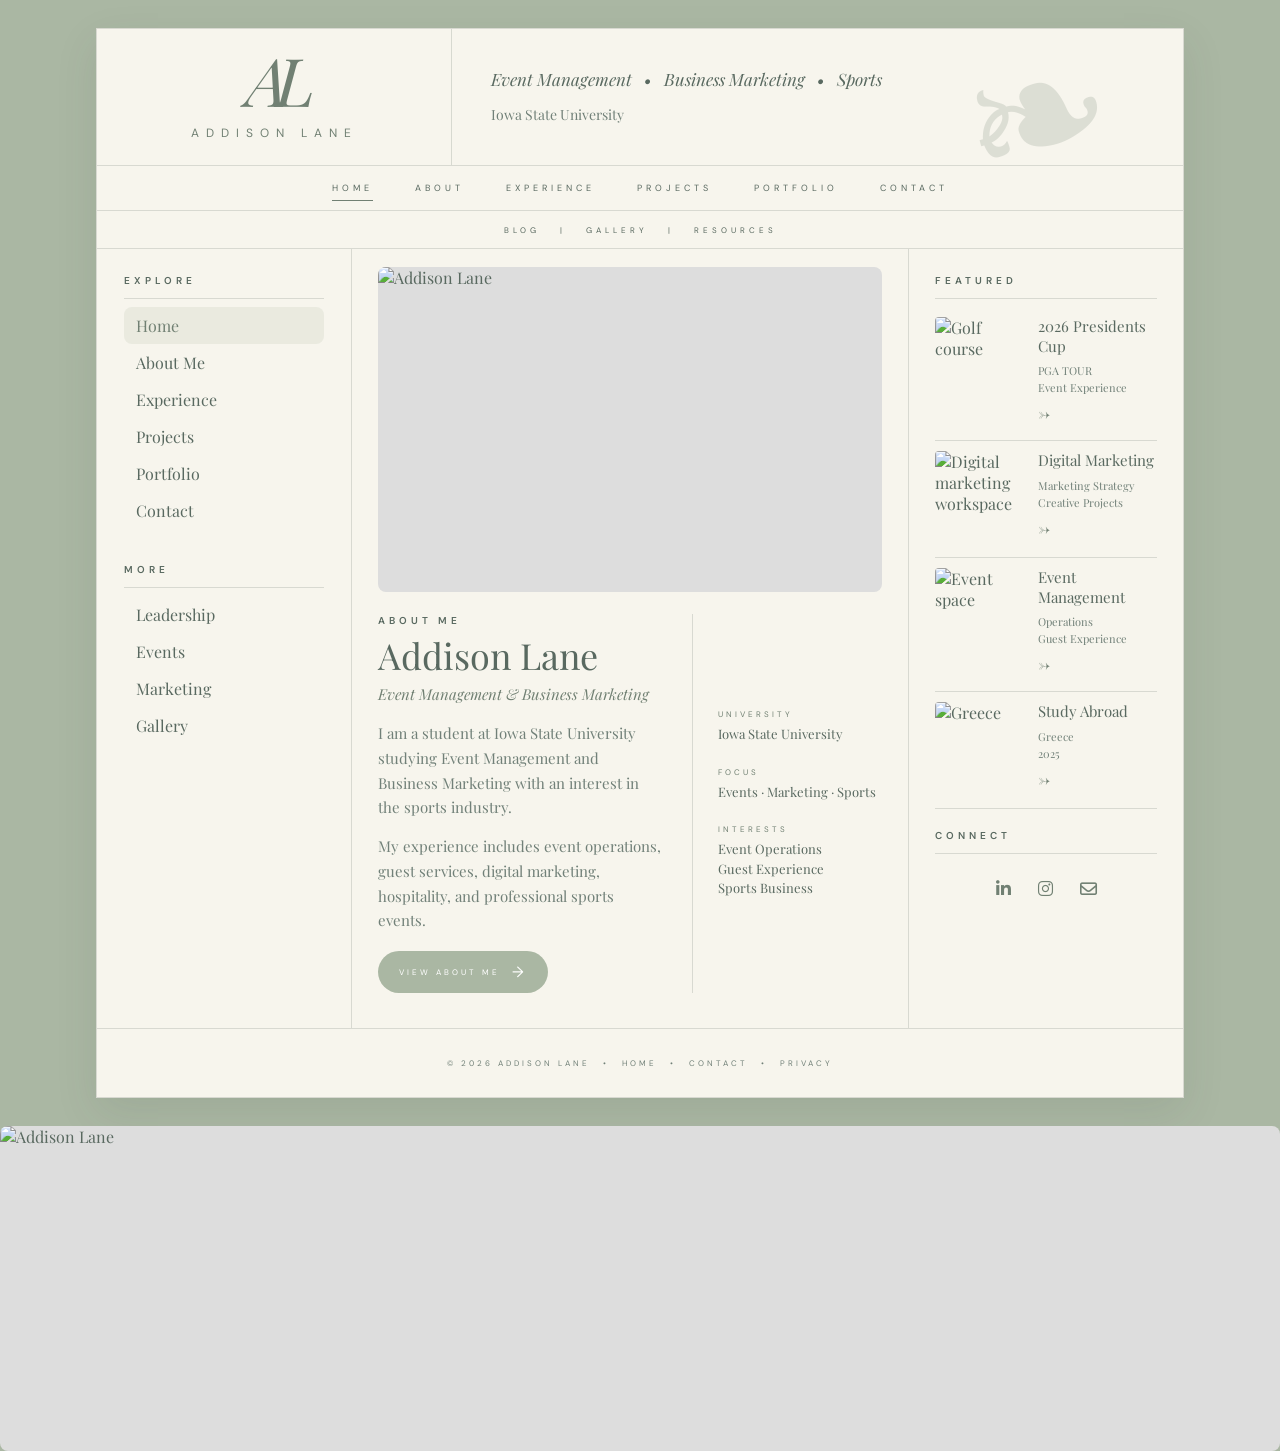
==== index.html @ a2665940 "Update index.html" ====
<!DOCTYPE html>
<html lang="en">
<head>
    <meta charset="UTF-8">
    <meta name="viewport" content="width=device-width, initial-scale=1.0">

    <title>Addison Lane | Event Management & Marketing</title>

    <!-- Fonts -->
    <link rel="preconnect" href="https://fonts.googleapis.com">
    <link rel="preconnect" href="https://fonts.gstatic.com" crossorigin>

    <link href="https://fonts.googleapis.com/css2?family=DM+Sans:wght@400;500;600&family=Playfair+Display:ital,wght@0,400;0,500;1,400;1,500&display=swap" rel="stylesheet">

    <!-- Icons -->
    <link rel="stylesheet"
          href="https://cdnjs.cloudflare.com/ajax/libs/font-awesome/6.5.2/css/all.min.css">

    <!-- CSS -->
    <link rel="stylesheet" href="style.css">
</head>

<body>

<div class="site-background">

    <div class="website">

        <!-- ================= HEADER ================= -->

        <header class="site-header">

            <!-- LOGO -->

            <div class="logo-area">

                <a href="index.html" class="logo">

                    <div class="logo-monogram">
                        AL
                    </div>

                    <div class="logo-name">
                        ADDISON LANE
                    </div>

                </a>

            </div>


            <!-- PROFESSIONAL INTRO -->

            <div class="header-intro">

                <div class="header-top-line">

                    <span>Event Management</span>

                    <span>•</span>

                    <span>Business Marketing</span>

                    <span>•</span>

                    <span>Sports</span>

                </div>

                <p>
                    Iowa State University
                </p>

            </div>


            <!-- SIMPLE DECORATION -->

            <div class="header-decoration">

                <div class="leaf-decoration">
                    ❧
                </div>

            </div>

        </header>


        <!-- ================= PRIMARY NAV ================= -->

        <nav class="main-navigation">

            <a href="index.html" class="nav-link active">
                HOME
            </a>

            <a href="about.html" class="nav-link">
                ABOUT
            </a>

            <a href="experience.html" class="nav-link">
                EXPERIENCE
            </a>

            <a href="projects.html" class="nav-link">
                PROJECTS
            </a>

            <a href="portfolio.html" class="nav-link">
                PORTFOLIO
            </a>

            <a href="contact.html" class="nav-link">
                CONTACT
            </a>

        </nav>


        <!-- ================= SECONDARY NAV ================= -->

        <div class="secondary-navigation">

            <a href="blog.html">BLOG</a>

            <span>|</span>

            <a href="gallery.html">GALLERY</a>

            <span>|</span>

            <a href="resources.html">RESOURCES</a>

        </div>


        <!-- ================= PAGE ================= -->

        <main class="page-layout">


            <!-- ================= LEFT SIDEBAR ================= -->

            <aside class="left-sidebar">

                <div class="sidebar-section">

                    <h3>EXPLORE</h3>

                    <a href="index.html"
                       class="side-link active">
                        Home
                    </a>

                    <a href="about.html"
                       class="side-link">
                        About Me
                    </a>

                    <a href="experience.html"
                       class="side-link">
                        Experience
                    </a>

                    <a href="projects.html"
                       class="side-link">
                        Projects
                    </a>

                    <a href="portfolio.html"
                       class="side-link">
                        Portfolio
                    </a>

                    <a href="contact.html"
                       class="side-link">
                        Contact
                    </a>

                </div>


                <div class="sidebar-section more-section">

                    <h3>MORE</h3>

                    <a href="leadership.html"
                       class="side-link">
                        Leadership
                    </a>

                    <a href="events.html"
                       class="side-link">
                        Events
                    </a>

                    <a href="marketing.html"
                       class="side-link">
                        Marketing
                    </a>

                    <a href="gallery.html"
                       class="side-link">
                        Gallery
                    </a>

                </div>

            </aside>


            <!-- ================= CENTER ================= -->

            <section class="main-content">


                <!-- HERO IMAGE -->

                <div class="hero-container">

                    <img
                        src="images/addison-photo.jpg"
                        alt="Addison Lane"
                        class="hero-image"
                    >

                </div>


                <!-- INTRODUCTION -->

                <section class="welcome-section">

                    <div class="welcome-text">

                        <div class="eyebrow">
                            ABOUT ME
                        </div>

                        <h1>
                            Addison Lane
                        </h1>

                        <p class="intro-line">
                            Event Management & Business Marketing
                        </p>

                        <p>
                            I am a student at Iowa State University studying
                            Event Management and Business Marketing with an
                            interest in the sports industry.
                        </p>

                        <p>
                            My experience includes event operations, guest
                            services, digital marketing, hospitality, and
                            professional sports events.
                        </p>

                        <a href="about.html"
                           class="primary-button">

                            VIEW ABOUT ME

                            <span>→</span>

                        </a>

                    </div>


                    <!-- PROFESSIONAL INFO -->

                    <div class="welcome-decoration">

                        <div class="info-block">

                            <span class="info-label">
                                UNIVERSITY
                            </span>

                            <strong>
                                Iowa State University
                            </strong>

                        </div>


                        <div class="info-block">

                            <span class="info-label">
                                FOCUS
                            </span>

                            <strong>
                                Events · Marketing · Sports
                            </strong>

                        </div>


                        <div class="info-block">

                            <span class="info-label">
                                INTERESTS
                            </span>

                            <strong>
                                Event Operations<br>
                                Guest Experience<br>
                                Sports Business
                            </strong>

                        </div>

                    </div>

                </section>

            </section>


            <!-- ================= RIGHT SIDEBAR ================= -->

            <aside class="right-sidebar">

                <div class="featured-heading">
                    FEATURED
                </div>


                <!-- PRESIDENTS CUP -->

                <a href="experience.html#presidents-cup"
                   class="featured-item">

                    <img
                        src="https://images.unsplash.com/photo-1587174486073-ae5e2cec9f7a?auto=format&fit=crop&w=400&q=80"
                        alt="Golf course"
                    >

                    <div class="featured-text">

                        <h4>
                            2026 Presidents Cup
                        </h4>

                        <p>
                            PGA TOUR<br>
                            Event Experience
                        </p>

                        <span class="arrow">
                            →
                        </span>

                    </div>

                </a>


                <!-- DIGITAL MARKETING -->

                <a href="marketing.html"
                   class="featured-item">

                    <img
                        src="https://images.unsplash.com/photo-1499750310107-5fef28a66643?auto=format&fit=crop&w=400&q=80"
                        alt="Digital marketing workspace"
                    >

                    <div class="featured-text">

                        <h4>
                            Digital Marketing
                        </h4>

                        <p>
                            Marketing Strategy<br>
                            Creative Projects
                        </p>

                        <span class="arrow">
                            →
                        </span>

                    </div>

                </a>


                <!-- EVENTS -->

                <a href="events.html"
                   class="featured-item">

                    <img
                        src="https://images.unsplash.com/photo-1519167758481-83f550bb49b3?auto=format&fit=crop&w=400&q=80"
                        alt="Event space"
                    >

                    <div class="featured-text">

                        <h4>
                            Event Management
                        </h4>

                        <p>
                            Operations<br>
                            Guest Experience
                        </p>

                        <span class="arrow">
                            →
                        </span>

                    </div>

                </a>


                <!-- STUDY ABROAD -->

                <a href="gallery.html"
                   class="featured-item">

                    <img
                        src="https://images.unsplash.com/photo-1570077188670-e3a8d69ac5ff?auto=format&fit=crop&w=400&q=80"
                        alt="Greece"
                    >

                    <div class="featured-text">

                        <h4>
                            Study Abroad
                        </h4>

                        <p>
                            Greece<br>
                            2025
                        </p>

                        <span class="arrow">
                            →
                        </span>

                    </div>

                </a>


                <!-- CONNECT -->

                <div class="connect-section">

                    <div class="featured-heading">
                        CONNECT
                    </div>

                    <div class="social-links">

                        <a
                            href="https://www.linkedin.com/"
                            target="_blank"
                            aria-label="LinkedIn">

                            <i class="fa-brands fa-linkedin-in"></i>

                        </a>

                        <a
                            href="https://www.instagram.com/"
                            target="_blank"
                            aria-label="Instagram">

                            <i class="fa-brands fa-instagram"></i>

                        </a>

                        <a
                            href="mailto:your-email@example.com"
                            aria-label="Email">

                            <i class="fa-regular fa-envelope"></i>

                        </a>

                    </div>

                </div>

            </aside>

        </main>


        <!-- ================= FOOTER ================= -->

        <footer class="site-footer">

            <span>
                © 2026 ADDISON LANE
            </span>

            <span>•</span>

            <a href="index.html">
                HOME
            </a>

            <span>•</span>

            <a href="contact.html">
                CONTACT
            </a>

            <span>•</span>

            <a href="privacy.html">
                PRIVACY
            </a>

        </footer>

    </div>

</div>


<script src="script.js"></script>

</body>
</html>
<div class="hero-container">
    <img 
        src="images/addison-photo.jpg" 
        alt="Addison Lane"
        class="hero-image"
    >
</div>
---- style.css ----
:root {

    --sage: #aab7a3;
    --sage-dark: #718073;
    --cream: #f7f5ed;

    --text: #596960;
    --text-light: #718078;

    --border: rgba(89, 105, 96, 0.20);

    --serif: "Playfair Display", Georgia, serif;
    --sans: "DM Sans", Arial, sans-serif;
}


/* ================= RESET ================= */

* {
    margin: 0;
    padding: 0;
    box-sizing: border-box;
}

html {
    scroll-behavior: smooth;
}

body {
    min-height: 100vh;
    background: var(--sage);
    color: var(--text);
    font-family: var(--serif);
}

a {
    text-decoration: none;
    color: inherit;
}

img {
    max-width: 100%;
    display: block;
}


/* ================= OUTER BACKGROUND ================= */

.site-background {

    min-height: 100vh;

    padding: 28px 7.5%;

    background: var(--sage);
}


/* ================= WEBSITE ================= */

.website {

    max-width: 1320px;

    margin: auto;

    background: var(--cream);

    border: 1px solid var(--border);

    box-shadow:
        0 15px 40px rgba(50, 65, 55, 0.10);

    overflow: hidden;
}


/* ================= HEADER ================= */

.site-header {

    min-height: 137px;

    display: grid;

    grid-template-columns:
        355px
        1fr
        260px;

    border-bottom: 1px solid var(--border);
}


/* ================= LOGO ================= */

.logo-area {

    display: flex;

    justify-content: center;

    align-items: center;

    border-right: 1px solid var(--border);
}

.logo {

    display: flex;

    flex-direction: column;

    align-items: center;

    color: var(--sage-dark);
}

.logo-monogram {

    font-family: var(--serif);

    font-size: 67px;

    font-style: italic;

    font-weight: 400;

    letter-spacing: -12px;

    line-height: 0.8;
}

.logo-name {

    margin-top: 19px;

    font-family: var(--sans);

    font-size: 12px;

    letter-spacing: 7px;
}


/* ================= HEADER TEXT ================= */

.header-intro {

    padding: 39px;
}

.header-top-line {

    display: flex;

    align-items: center;

    gap: 12px;

    font-family: var(--serif);

    font-size: 17px;

    font-style: italic;
}

.header-intro p {

    margin-top: 15px;

    font-size: 14px;

    color: var(--text-light);
}


/* ================= HEADER DECOR ================= */

.header-decoration {

    position: relative;

    overflow: hidden;
}

.leaf-decoration {

    position: absolute;

    left: 35px;

    top: -45px;

    font-size: 180px;

    color: rgba(113,128,115,0.20);

    transform: rotate(-15deg);
}


/* ================= PRIMARY NAV ================= */

.main-navigation {

    height: 45px;

    display: flex;

    justify-content: center;

    align-items: center;

    gap: 42px;

    border-bottom: 1px solid var(--border);

    font-family: var(--sans);

    font-size: 9px;

    letter-spacing: 4px;
}

.nav-link {

    position: relative;

    padding: 15px 0;
}

.nav-link::after {

    content: "";

    position: absolute;

    left: 0;

    right: 0;

    bottom: 8px;

    height: 1px;

    background: var(--sage-dark);

    transform: scaleX(0);

    transition: transform .25s ease;
}

.nav-link:hover::after,
.nav-link.active::after {

    transform: scaleX(1);
}


/* ================= SECONDARY NAV ================= */

.secondary-navigation {

    height: 38px;

    display: flex;

    align-items: center;

    justify-content: center;

    gap: 20px;

    border-bottom: 1px solid var(--border);

    font-family: var(--sans);

    font-size: 8px;

    letter-spacing: 4px;
}


/* ================= PAGE GRID ================= */

.page-layout {

    display: grid;

    grid-template-columns:
        255px
        minmax(0, 1fr)
        275px;
}


/* ================= LEFT SIDEBAR ================= */

.left-sidebar {

    min-height: 675px;

    padding: 25px 27px;

    border-right: 1px solid var(--border);
}

.sidebar-section {

    margin-bottom: 34px;
}

.sidebar-section h3,
.featured-heading {

    padding-bottom: 11px;

    margin-bottom: 8px;

    border-bottom: 1px solid var(--border);

    font-family: var(--sans);

    font-size: 10px;

    letter-spacing: 4px;

    font-weight: 600;
}

.side-link {

    display: block;

    padding: 8px 12px;

    font-size: 16px;

    border-radius: 8px;

    transition: .2s ease;
}

.side-link:hover {

    background: rgba(170,183,163,.12);

    transform: translateX(3px);
}

.side-link.active {

    background: rgba(170,183,163,.18);

    color: var(--sage-dark);
}


/* ================= CENTER ================= */

.main-content {

    padding: 18px 26px 35px;
}


/* ================= YOUR PHOTO ================= */

.hero-container {

    width: 100%;

    height: 325px;

    overflow: hidden;

    border-radius: 8px;

    background: #ddd;
}

.hero-image {

    width: 100%;

    height: 100%;

    object-fit: cover;

    object-position: center 45%;

    transition: transform .6s ease;
}

.hero-container:hover .hero-image {

    transform: scale(1.015);
}


/* ================= INTRO ================= */

.welcome-section {

    display: grid;

    grid-template-columns: 1fr 190px;

    gap: 30px;

    padding-top: 22px;
}

.eyebrow {

    margin-bottom: 8px;

    font-family: var(--sans);

    font-size: 10px;

    letter-spacing: 4px;

    font-weight: 600;
}

.welcome-text h1 {

    font-family: var(--serif);

    font-size: 36px;

    font-weight: 400;

    line-height: 1.15;
}

.intro-line {

    margin-top: 6px !important;

    font-style: italic;

    color: var(--sage-dark) !important;
}

.welcome-text p {

    max-width: 600px;

    margin-top: 14px;

    font-size: 15px;

    line-height: 1.65;

    color: var(--text-light);
}


/* ================= BUTTON ================= */

.primary-button {

    display: inline-flex;

    align-items: center;

    gap: 12px;

    margin-top: 18px;

    padding: 11px 21px;

    border-radius: 25px;

    background: var(--sage);

    color: white;

    font-family: var(--sans);

    font-size: 8px;

    letter-spacing: 3px;

    transition: .25s ease;
}

.primary-button:hover {

    background: var(--sage-dark);

    transform: translateY(-2px);
}

.primary-button span {

    font-size: 15px;
}


/* ================= PROFESSIONAL INFO ================= */

.welcome-decoration {

    border-left: 1px solid var(--border);

    padding-left: 25px;

    display: flex;

    flex-direction: column;

    justify-content: center;

    gap: 23px;
}

.info-block {

    display: flex;

    flex-direction: column;

    gap: 5px;
}

.info-label {

    font-family: var(--sans);

    font-size: 8px;

    letter-spacing: 3px;

    color: var(--sage-dark);
}

.info-block strong {

    font-family: var(--serif);

    font-size: 13px;

    line-height: 1.5;

    font-weight: 400;
}


/* ================= RIGHT SIDEBAR ================= */

.right-sidebar {

    min-height: 675px;

    padding: 25px 26px;

    border-left: 1px solid var(--border);
}


/* ================= FEATURED ================= */

.featured-item {

    display: grid;

    grid-template-columns: 86px 1fr;

    gap: 17px;

    padding: 10px 0 15px;

    border-bottom: 1px solid var(--border);

    transition: .2s ease;
}

.featured-item:hover {

    transform: translateX(3px);
}

.featured-item img {

    width: 86px;

    height: 91px;

    object-fit: cover;

    border-radius: 4px;
}

.featured-text h4 {

    font-family: var(--serif);

    font-size: 15px;

    font-weight: 400;

    line-height: 1.3;
}

.featured-text p {

    margin-top: 6px;

    font-size: 11px;

    line-height: 1.55;

    color: var(--text-light);
}

.arrow {

    display: block;

    margin-top: 5px;

    font-size: 18px;

    color: var(--sage-dark);
}


/* ================= SOCIAL ================= */

.connect-section {

    margin-top: 20px;
}

.social-links {

    display: flex;

    justify-content: center;

    gap: 27px;

    padding-top: 15px;
}

.social-links a {

    font-size: 17px;

    color: var(--sage-dark);

    transition: .2s ease;
}

.social-links a:hover {

    transform: translateY(-3px);
}


/* ================= FOOTER ================= */

.site-footer {

    min-height: 69px;

    display: flex;

    align-items: center;

    justify-content: center;

    gap: 13px;

    border-top: 1px solid var(--border);

    font-family: var(--sans);

    font-size: 8px;

    letter-spacing: 3px;

    color: var(--text-light);
}

.site-footer a:hover {

    color: var(--sage-dark);
}


/* ================= TABLET ================= */

@media (max-width: 1050px) {

    .site-background {

        padding: 20px 4%;
    }

    .site-header {

        grid-template-columns:
            280px
            1fr
            180px;
    }

    .page-layout {

        grid-template-columns:
            210px
            minmax(0,1fr)
            225px;
    }

    .main-navigation {

        gap: 24px;
    }
}


/* ================= MOBILE ================= */

@media (max-width: 800px) {

    .site-background {

        padding: 0;
    }

    .website {

        border: none;

        box-shadow: none;
    }

    .site-header {

        grid-template-columns: 1fr;
    }

    .logo-area {

        min-height: 130px;

        border-right: none;

        border-bottom: 1px solid var(--border);
    }

    .header-intro {

        padding: 25px 15px;

        text-align: center;
    }

    .header-top-line {

        justify-content: center;

        flex-wrap: wrap;

        font-size: 14px;
    }

    .header-decoration {

        display: none;
    }

    .main-navigation {

        height: auto;

        padding: 10px;

        display: grid;

        grid-template-columns: repeat(3,1fr);

        gap: 0;

        text-align: center;
    }

    .nav-link {

        font-size: 8px;

        letter-spacing: 2px;
    }

    .page-layout {

        grid-template-columns: 1fr;
    }

    .left-sidebar {

        display: none;
    }

    .right-sidebar {

        border-left: none;

        border-top: 1px solid var(--border);

        min-height: auto;
    }

    .main-content {

        padding: 15px;
    }

    .hero-container {

        height: 350px;
    }

    .welcome-section {

        grid-template-columns: 1fr;

    }

    .welcome-decoration {

        border-left: none;

        border-top: 1px solid var(--border);

        padding: 20px 0;
    }
}


/* ================= SMALL PHONE ================= */

@media (max-width: 480px) {

    .hero-container {a6974e4f-5170-40c4-8c1b-d4fd4ae8ac3b

        height: 320px;
    }

    .welcome-text h1 {

        font-size: 29px;
    }

    .welcome-text p {

        font-size: 14px;
    }

    .featured-item {

        grid-template-columns: 75px 1fr;
    }

    .featured-item img {

        width: 75px;

        height: 80px;
    }

    .site-footer {

        padding: 20px;

        flex-wrap: wrap;

        text-align: center;
    }
}
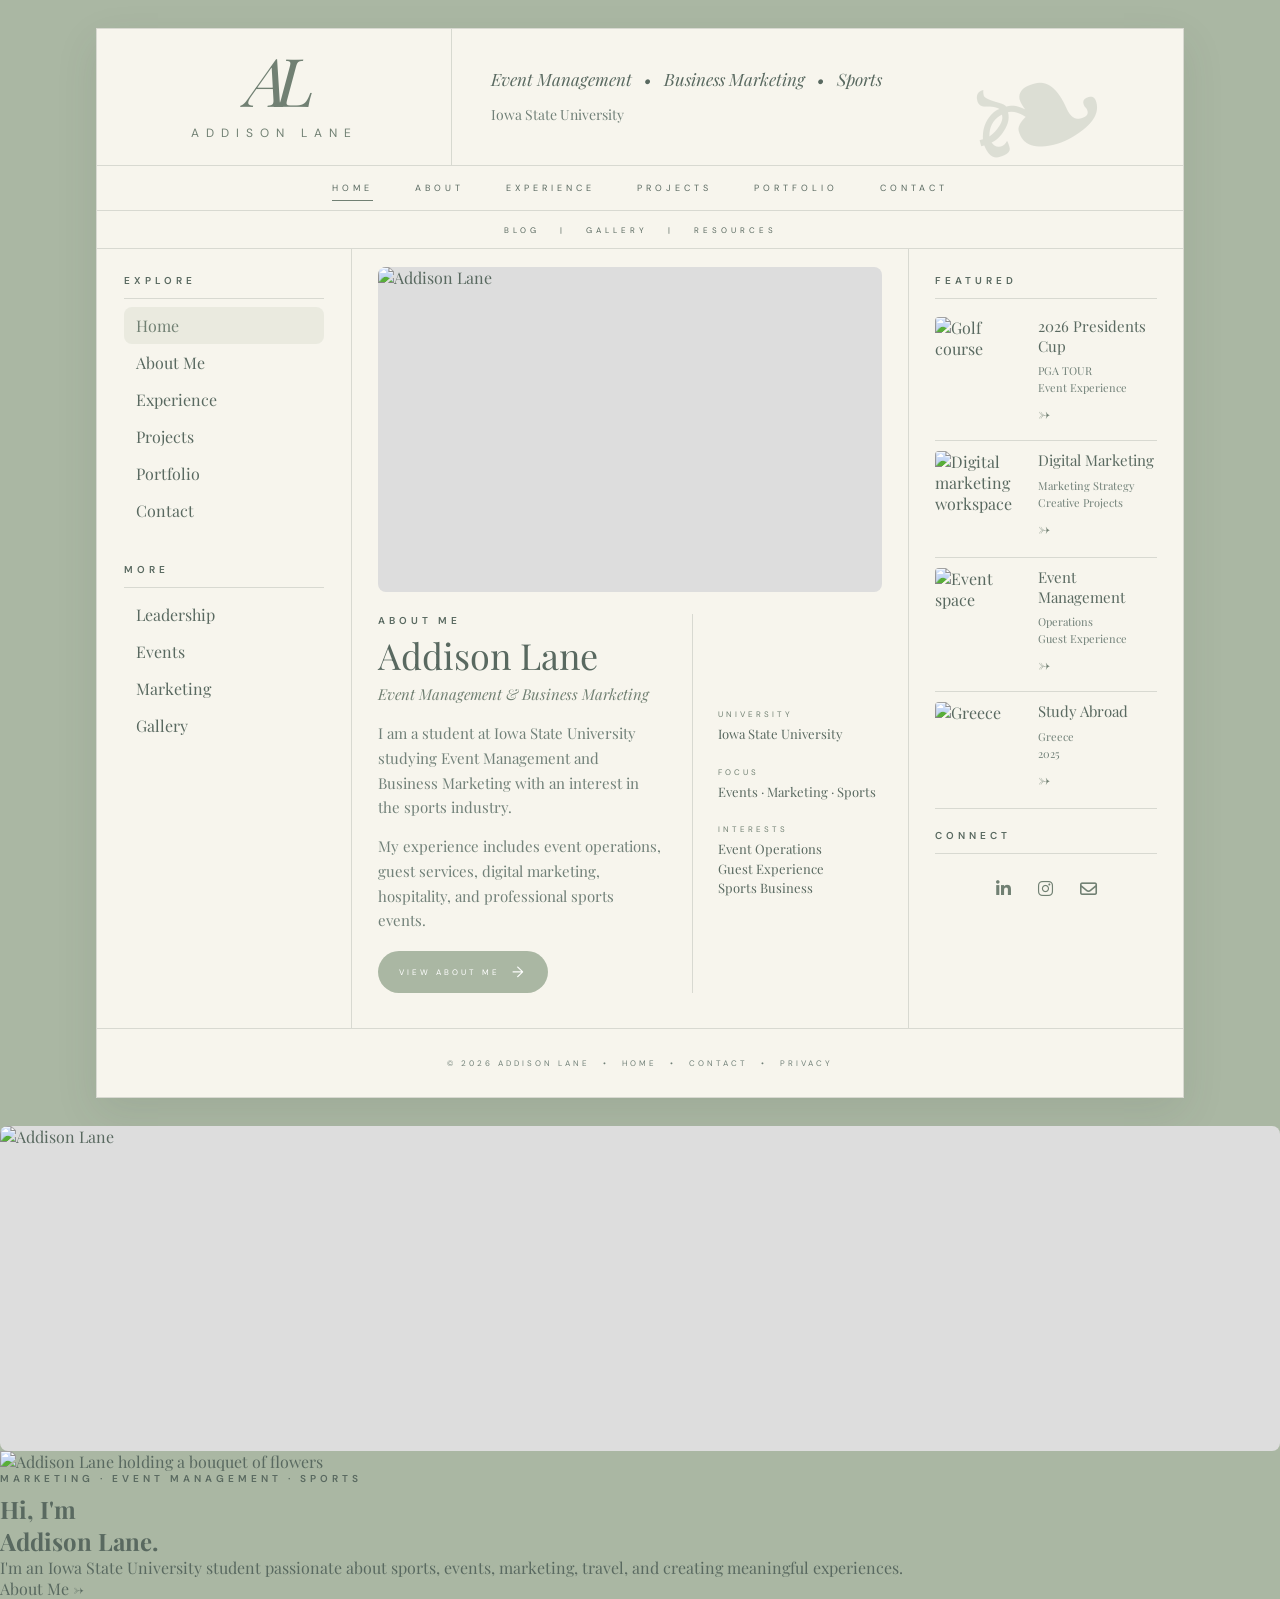
==== commit 8c66816c: "Update index.html" ====
--- a/index.html
+++ b/index.html
@@ -537,5 +537,23 @@
         src="images/addison-photo.jpg" 
         alt="Addison Lane"
         class="hero-image"
-    >
+   addison-photo.jpg.jpg >
 </div>
+<section class="hero">
+    <div class="hero-image">
+        <img src="images/addison-hero.jpg" alt="Addison Lane holding a bouquet of flowers">
+    </div>
+
+    <div class="hero-content">
+        <p class="eyebrow">MARKETING · EVENT MANAGEMENT · SPORTS</p>
+
+        <h1>Hi, I'm<br><span>Addison Lane.</span></h1>
+
+        <p class="intro">
+            I'm an Iowa State University student passionate about sports,
+            events, marketing, travel, and creating meaningful experiences.
+        </p>
+
+        <a href="#about" class="hero-button">About Me →</a>
+    </div>
+</section>
--- a/style.css
+++ b/style.css
@@ -884,3 +884,17 @@
         text-align: center;
     }
 }
+.hero-container {
+    width: 100%;
+    height: 325px;
+    overflow: hidden;
+    border-radius: 8px;
+}
+
+.hero-image {
+    width: 100%;
+    height: 100%;
+    object-fit: cover;
+    object-position: center 45%;
+    display: block;
+addison-photo.jpg.jpg}
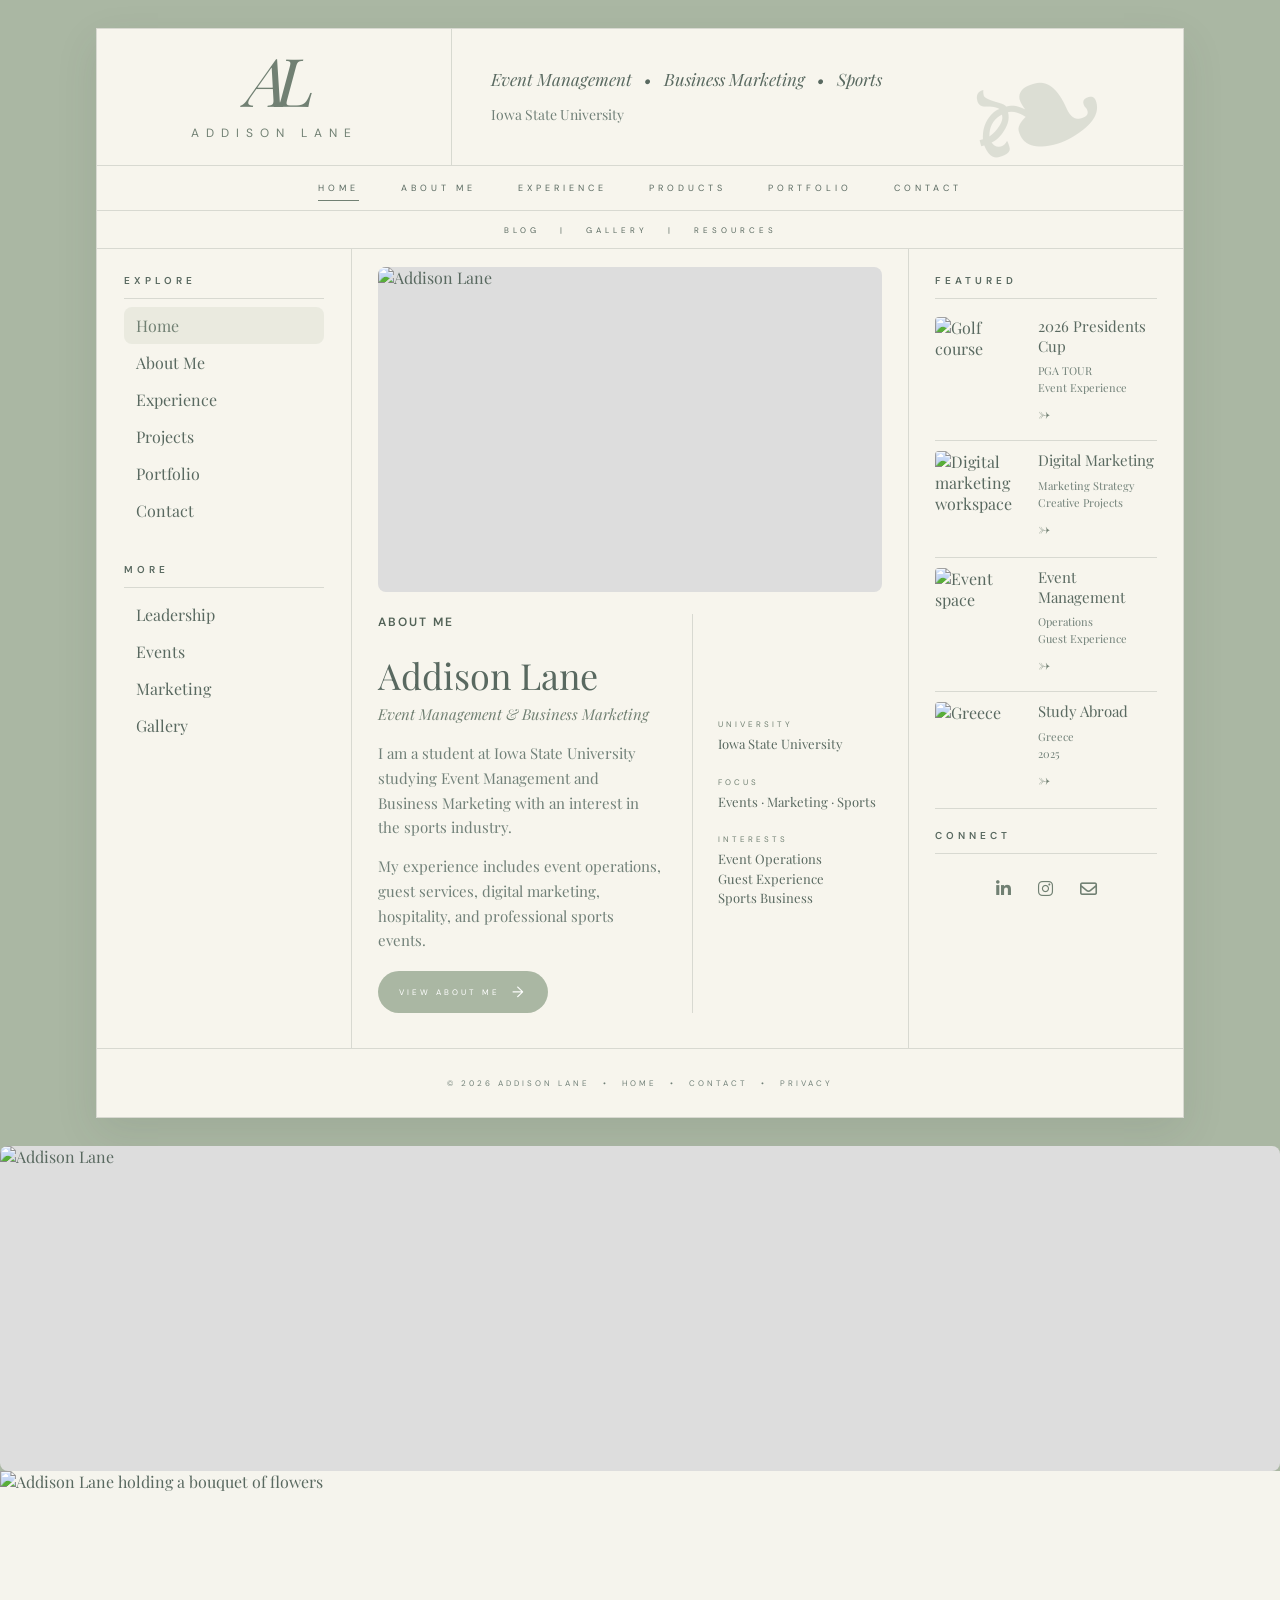
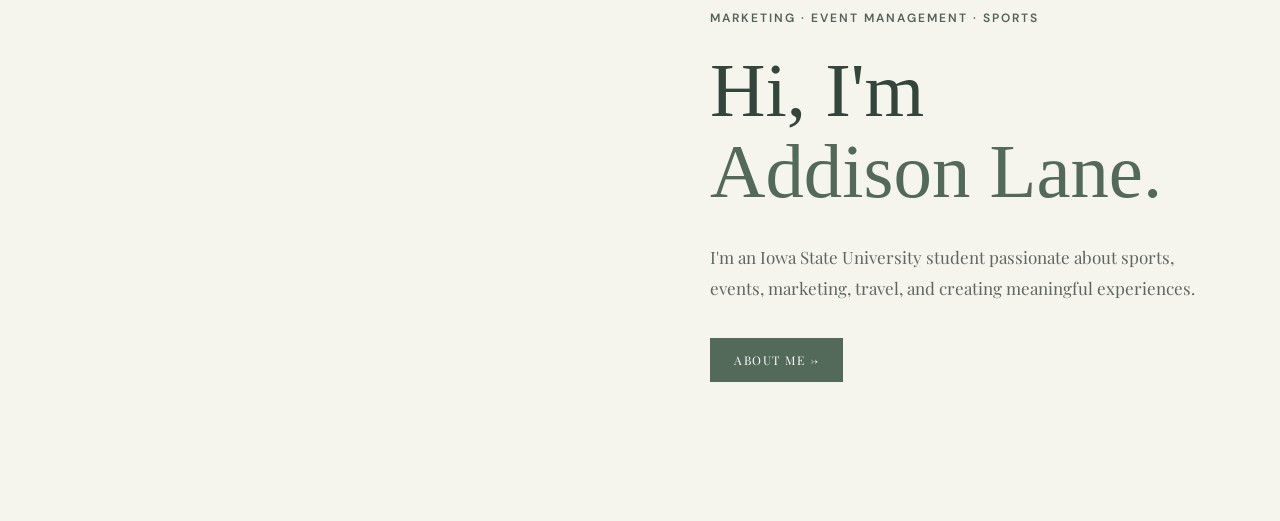
==== commit a86196cb: "Update index.html" ====
--- a/index.html
+++ b/index.html
@@ -96,7 +96,7 @@
             </a>
 
             <a href="about.html" class="nav-link">
-                ABOUT
+                ABOUT ME
             </a>
 
             <a href="experience.html" class="nav-link">
@@ -104,7 +104,7 @@
             </a>
 
             <a href="projects.html" class="nav-link">
-                PROJECTS
+                PRODUCTS
             </a>
 
             <a href="portfolio.html" class="nav-link">
--- a/style.css
+++ b/style.css
@@ -898,3 +898,93 @@
     object-position: center 45%;
     display: block;
 addison-photo.jpg.jpg}
+.hero {
+    display: grid;
+    grid-template-columns: 1fr 1fr;
+    min-height: 650px;
+    background: #f5f4ed;
+}
+
+.hero-image {
+    width: 100%;
+    height: 650px;
+    overflow: hidden;
+}
+
+.hero-image img {
+    width: 100%;
+    height: 100%;
+    object-fit: cover;
+    object-position: center;
+    display: block;
+}
+
+.hero-content {
+    display: flex;
+    flex-direction: column;
+    justify-content: center;
+    padding: 70px;
+    max-width: 650px;
+}
+
+.eyebrow {
+    font-size: 12px;
+    letter-spacing: 2px;
+    color: #526257;
+    margin-bottom: 25px;
+}
+
+.hero h1 {
+    font-family: Georgia, serif;
+    font-size: clamp(48px, 6vw, 78px);
+    font-weight: 400;
+    line-height: 1.05;
+    color: #34463b;
+    margin: 0 0 30px;
+}
+
+.hero h1 span {
+    color: #53695a;
+}
+
+.intro {
+    max-width: 500px;
+    font-size: 17px;
+    line-height: 1.8;
+    color: #5d665f;
+    margin-bottom: 35px;
+}
+
+.hero-button {
+    display: inline-block;
+    width: fit-content;
+    padding: 14px 24px;
+    background: #53695a;
+    color: white;
+    text-decoration: none;
+    font-size: 12px;
+    letter-spacing: 1.5px;
+    text-transform: uppercase;
+    transition: 0.2s ease;
+}
+
+.hero-button:hover {
+    background: #34463b;
+}
+@media (max-width: 768px) {
+    .hero {
+        grid-template-columns: 1fr;
+    }
+
+    .hero-image {
+        height: 500px;
+    }
+
+    .hero-content {
+        padding: 50px 30px;
+    }
+
+    .hero h1 {
+        font-size: 52px;
+    }
+}
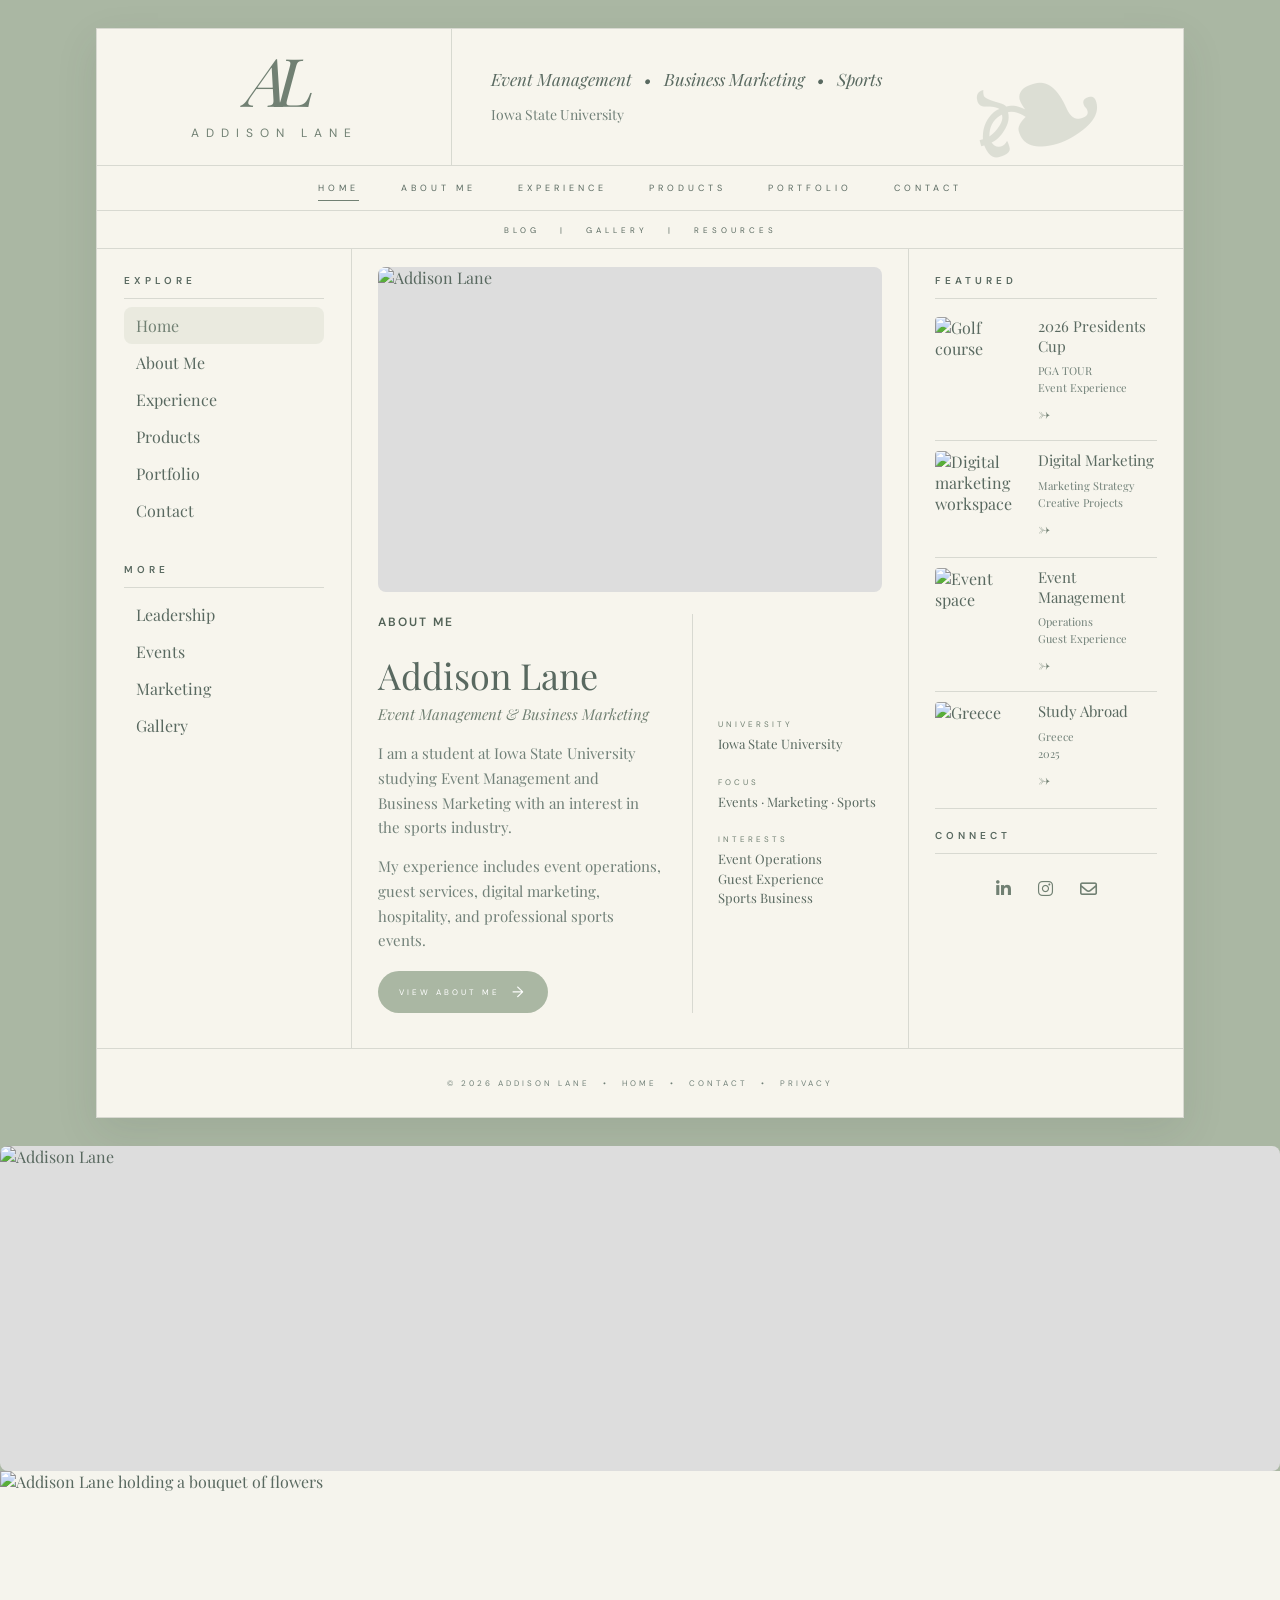
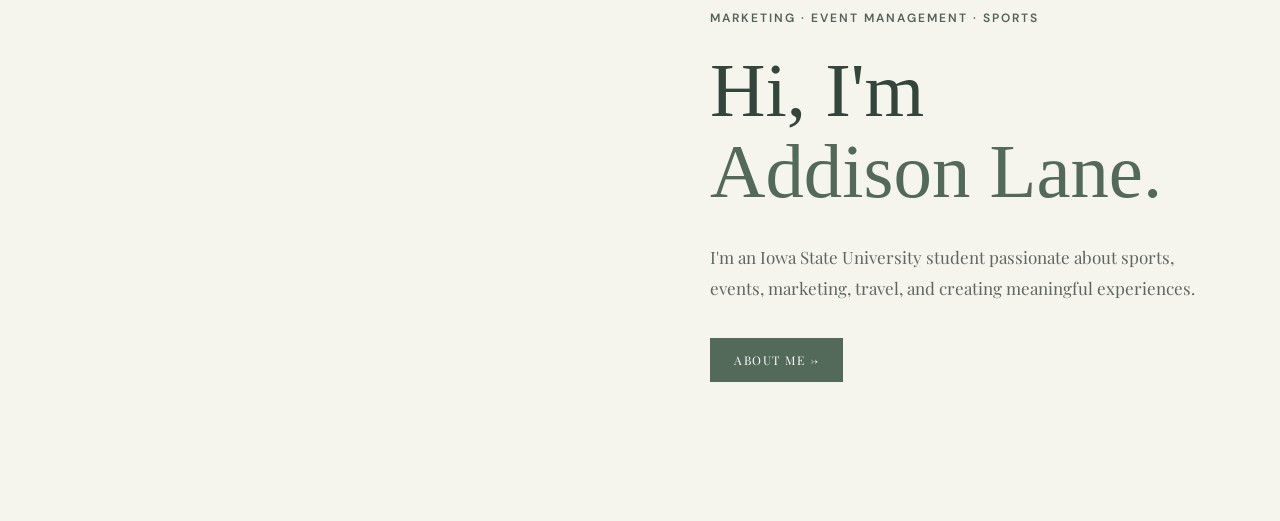
==== commit 59e0a16f: "Update index.html" ====
--- a/index.html
+++ b/index.html
@@ -165,7 +165,7 @@
 
                     <a href="projects.html"
                        class="side-link">
-                        Projects
+                        Products
                     </a>
 
                     <a href="portfolio.html"
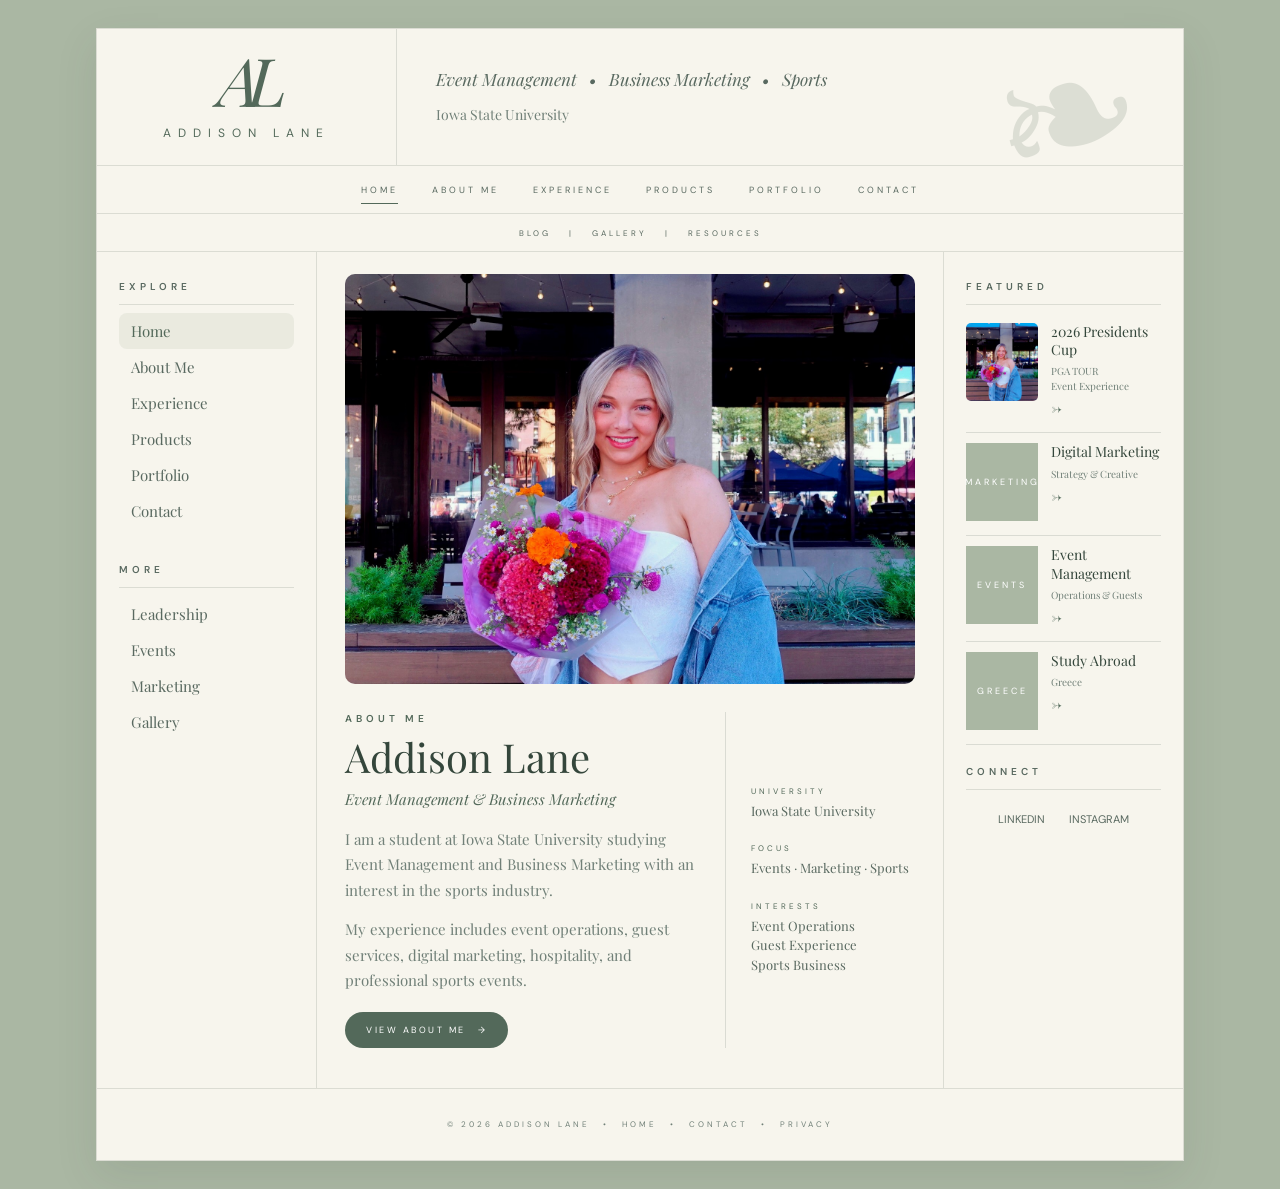
==== commit 79b24c22: "Add files via upload" ====
--- a/index.html
+++ b/index.html
@@ -1,559 +1,2 @@
-<!DOCTYPE html>
-<html lang="en">
-<head>
-    <meta charset="UTF-8">
-    <meta name="viewport" content="width=device-width, initial-scale=1.0">
-
-    <title>Addison Lane | Event Management & Marketing</title>
-
-    <!-- Fonts -->
-    <link rel="preconnect" href="https://fonts.googleapis.com">
-    <link rel="preconnect" href="https://fonts.gstatic.com" crossorigin>
-
-    <link href="https://fonts.googleapis.com/css2?family=DM+Sans:wght@400;500;600&family=Playfair+Display:ital,wght@0,400;0,500;1,400;1,500&display=swap" rel="stylesheet">
-
-    <!-- Icons -->
-    <link rel="stylesheet"
-          href="https://cdnjs.cloudflare.com/ajax/libs/font-awesome/6.5.2/css/all.min.css">
-
-    <!-- CSS -->
-    <link rel="stylesheet" href="style.css">
-</head>
-
-<body>
-
-<div class="site-background">
-
-    <div class="website">
-
-        <!-- ================= HEADER ================= -->
-
-        <header class="site-header">
-
-            <!-- LOGO -->
-
-            <div class="logo-area">
-
-                <a href="index.html" class="logo">
-
-                    <div class="logo-monogram">
-                        AL
-                    </div>
-
-                    <div class="logo-name">
-                        ADDISON LANE
-                    </div>
-
-                </a>
-
-            </div>
-
-
-            <!-- PROFESSIONAL INTRO -->
-
-            <div class="header-intro">
-
-                <div class="header-top-line">
-
-                    <span>Event Management</span>
-
-                    <span>•</span>
-
-                    <span>Business Marketing</span>
-
-                    <span>•</span>
-
-                    <span>Sports</span>
-
-                </div>
-
-                <p>
-                    Iowa State University
-                </p>
-
-            </div>
-
-
-            <!-- SIMPLE DECORATION -->
-
-            <div class="header-decoration">
-
-                <div class="leaf-decoration">
-                    ❧
-                </div>
-
-            </div>
-
-        </header>
-
-
-        <!-- ================= PRIMARY NAV ================= -->
-
-        <nav class="main-navigation">
-
-            <a href="index.html" class="nav-link active">
-                HOME
-            </a>
-
-            <a href="about.html" class="nav-link">
-                ABOUT ME
-            </a>
-
-            <a href="experience.html" class="nav-link">
-                EXPERIENCE
-            </a>
-
-            <a href="projects.html" class="nav-link">
-                PRODUCTS
-            </a>
-
-            <a href="portfolio.html" class="nav-link">
-                PORTFOLIO
-            </a>
-
-            <a href="contact.html" class="nav-link">
-                CONTACT
-            </a>
-
-        </nav>
-
-
-        <!-- ================= SECONDARY NAV ================= -->
-
-        <div class="secondary-navigation">
-
-            <a href="blog.html">BLOG</a>
-
-            <span>|</span>
-
-            <a href="gallery.html">GALLERY</a>
-
-            <span>|</span>
-
-            <a href="resources.html">RESOURCES</a>
-
-        </div>
-
-
-        <!-- ================= PAGE ================= -->
-
-        <main class="page-layout">
-
-
-            <!-- ================= LEFT SIDEBAR ================= -->
-
-            <aside class="left-sidebar">
-
-                <div class="sidebar-section">
-
-                    <h3>EXPLORE</h3>
-
-                    <a href="index.html"
-                       class="side-link active">
-                        Home
-                    </a>
-
-                    <a href="about.html"
-                       class="side-link">
-                        About Me
-                    </a>
-
-                    <a href="experience.html"
-                       class="side-link">
-                        Experience
-                    </a>
-
-                    <a href="projects.html"
-                       class="side-link">
-                        Products
-                    </a>
-
-                    <a href="portfolio.html"
-                       class="side-link">
-                        Portfolio
-                    </a>
-
-                    <a href="contact.html"
-                       class="side-link">
-                        Contact
-                    </a>
-
-                </div>
-
-
-                <div class="sidebar-section more-section">
-
-                    <h3>MORE</h3>
-
-                    <a href="leadership.html"
-                       class="side-link">
-                        Leadership
-                    </a>
-
-                    <a href="events.html"
-                       class="side-link">
-                        Events
-                    </a>
-
-                    <a href="marketing.html"
-                       class="side-link">
-                        Marketing
-                    </a>
-
-                    <a href="gallery.html"
-                       class="side-link">
-                        Gallery
-                    </a>
-
-                </div>
-
-            </aside>
-
-
-            <!-- ================= CENTER ================= -->
-
-            <section class="main-content">
-
-
-                <!-- HERO IMAGE -->
-
-                <div class="hero-container">
-
-                    <img
-                        src="images/addison-photo.jpg"
-                        alt="Addison Lane"
-                        class="hero-image"
-                    >
-
-                </div>
-
-
-                <!-- INTRODUCTION -->
-
-                <section class="welcome-section">
-
-                    <div class="welcome-text">
-
-                        <div class="eyebrow">
-                            ABOUT ME
-                        </div>
-
-                        <h1>
-                            Addison Lane
-                        </h1>
-
-                        <p class="intro-line">
-                            Event Management & Business Marketing
-                        </p>
-
-                        <p>
-                            I am a student at Iowa State University studying
-                            Event Management and Business Marketing with an
-                            interest in the sports industry.
-                        </p>
-
-                        <p>
-                            My experience includes event operations, guest
-                            services, digital marketing, hospitality, and
-                            professional sports events.
-                        </p>
-
-                        <a href="about.html"
-                           class="primary-button">
-
-                            VIEW ABOUT ME
-
-                            <span>→</span>
-
-                        </a>
-
-                    </div>
-
-
-                    <!-- PROFESSIONAL INFO -->
-
-                    <div class="welcome-decoration">
-
-                        <div class="info-block">
-
-                            <span class="info-label">
-                                UNIVERSITY
-                            </span>
-
-                            <strong>
-                                Iowa State University
-                            </strong>
-
-                        </div>
-
-
-                        <div class="info-block">
-
-                            <span class="info-label">
-                                FOCUS
-                            </span>
-
-                            <strong>
-                                Events · Marketing · Sports
-                            </strong>
-
-                        </div>
-
-
-                        <div class="info-block">
-
-                            <span class="info-label">
-                                INTERESTS
-                            </span>
-
-                            <strong>
-                                Event Operations<br>
-                                Guest Experience<br>
-                                Sports Business
-                            </strong>
-
-                        </div>
-
-                    </div>
-
-                </section>
-
-            </section>
-
-
-            <!-- ================= RIGHT SIDEBAR ================= -->
-
-            <aside class="right-sidebar">
-
-                <div class="featured-heading">
-                    FEATURED
-                </div>
-
-
-                <!-- PRESIDENTS CUP -->
-
-                <a href="experience.html#presidents-cup"
-                   class="featured-item">
-
-                    <img
-                        src="https://images.unsplash.com/photo-1587174486073-ae5e2cec9f7a?auto=format&fit=crop&w=400&q=80"
-                        alt="Golf course"
-                    >
-
-                    <div class="featured-text">
-
-                        <h4>
-                            2026 Presidents Cup
-                        </h4>
-
-                        <p>
-                            PGA TOUR<br>
-                            Event Experience
-                        </p>
-
-                        <span class="arrow">
-                            →
-                        </span>
-
-                    </div>
-
-                </a>
-
-
-                <!-- DIGITAL MARKETING -->
-
-                <a href="marketing.html"
-                   class="featured-item">
-
-                    <img
-                        src="https://images.unsplash.com/photo-1499750310107-5fef28a66643?auto=format&fit=crop&w=400&q=80"
-                        alt="Digital marketing workspace"
-                    >
-
-                    <div class="featured-text">
-
-                        <h4>
-                            Digital Marketing
-                        </h4>
-
-                        <p>
-                            Marketing Strategy<br>
-                            Creative Projects
-                        </p>
-
-                        <span class="arrow">
-                            →
-                        </span>
-
-                    </div>
-
-                </a>
-
-
-                <!-- EVENTS -->
-
-                <a href="events.html"
-                   class="featured-item">
-
-                    <img
-                        src="https://images.unsplash.com/photo-1519167758481-83f550bb49b3?auto=format&fit=crop&w=400&q=80"
-                        alt="Event space"
-                    >
-
-                    <div class="featured-text">
-
-                        <h4>
-                            Event Management
-                        </h4>
-
-                        <p>
-                            Operations<br>
-                            Guest Experience
-                        </p>
-
-                        <span class="arrow">
-                            →
-                        </span>
-
-                    </div>
-
-                </a>
-
-
-                <!-- STUDY ABROAD -->
-
-                <a href="gallery.html"
-                   class="featured-item">
-
-                    <img
-                        src="https://images.unsplash.com/photo-1570077188670-e3a8d69ac5ff?auto=format&fit=crop&w=400&q=80"
-                        alt="Greece"
-                    >
-
-                    <div class="featured-text">
-
-                        <h4>
-                            Study Abroad
-                        </h4>
-
-                        <p>
-                            Greece<br>
-                            2025
-                        </p>
-
-                        <span class="arrow">
-                            →
-                        </span>
-
-                    </div>
-
-                </a>
-
-
-                <!-- CONNECT -->
-
-                <div class="connect-section">
-
-                    <div class="featured-heading">
-                        CONNECT
-                    </div>
-
-                    <div class="social-links">
-
-                        <a
-                            href="https://www.linkedin.com/"
-                            target="_blank"
-                            aria-label="LinkedIn">
-
-                            <i class="fa-brands fa-linkedin-in"></i>
-
-                        </a>
-
-                        <a
-                            href="https://www.instagram.com/"
-                            target="_blank"
-                            aria-label="Instagram">
-
-                            <i class="fa-brands fa-instagram"></i>
-
-                        </a>
-
-                        <a
-                            href="mailto:your-email@example.com"
-                            aria-label="Email">
-
-                            <i class="fa-regular fa-envelope"></i>
-
-                        </a>
-
-                    </div>
-
-                </div>
-
-            </aside>
-
-        </main>
-
-
-        <!-- ================= FOOTER ================= -->
-
-        <footer class="site-footer">
-
-            <span>
-                © 2026 ADDISON LANE
-            </span>
-
-            <span>•</span>
-
-            <a href="index.html">
-                HOME
-            </a>
-
-            <span>•</span>
-
-            <a href="contact.html">
-                CONTACT
-            </a>
-
-            <span>•</span>
-
-            <a href="privacy.html">
-                PRIVACY
-            </a>
-
-        </footer>
-
-    </div>
-
-</div>
-
-
-<script src="script.js"></script>
-
-</body>
-</html>
-<div class="hero-container">
-    <img 
-        src="images/addison-photo.jpg" 
-        alt="Addison Lane"
-        class="hero-image"
-   addison-photo.jpg.jpg >
-</div>
-<section class="hero">
-    <div class="hero-image">
-        <img src="images/addison-hero.jpg" alt="Addison Lane holding a bouquet of flowers">
-    </div>
-
-    <div class="hero-content">
-        <p class="eyebrow">MARKETING · EVENT MANAGEMENT · SPORTS</p>
-
-        <h1>Hi, I'm<br><span>Addison Lane.</span></h1>
-
-        <p class="intro">
-            I'm an Iowa State University student passionate about sports,
-            events, marketing, travel, and creating meaningful experiences.
-        </p>
-
-        <a href="#about" class="hero-button">About Me →</a>
-    </div>
-</section>
+<!DOCTYPE html><html lang="en"><head><meta charset="UTF-8"><meta name="viewport" content="width=device-width, initial-scale=1.0"><title>Home | Addison Lane</title><link rel="stylesheet" href="style.css"></head><body><div class="site-background"><div class="website"><header class="site-header"><div class="logo-area"><a href="index.html" class="logo"><div class="logo-monogram">AL</div><div class="logo-name">ADDISON LANE</div></a></div><div class="header-intro"><div class="header-top-line"><span>Event Management</span><span>•</span><span>Business Marketing</span><span>•</span><span>Sports</span></div><p>Iowa State University</p></div><div class="header-decoration"><div class="leaf-decoration">❧</div></div></header>
+<nav class="main-navigation"><a href="index.html" class="nav-link">HOME</a><a href="about.html" class="nav-link">ABOUT ME</a><a href="experience.html" class="nav-link">EXPERIENCE</a><a href="products.html" class="nav-link">PRODUCTS</a><a href="portfolio.html" class="nav-link">PORTFOLIO</a><a href="contact.html" class="nav-link">CONTACT</a></nav><div class="secondary-navigation"><a href="blog.html">BLOG</a><span>|</span><a href="gallery.html">GALLERY</a><span>|</span><a href="resources.html">RESOURCES</a></div><main class="page-layout"><aside class="left-sidebar"><div class="sidebar-section"><h3>EXPLORE</h3><a href="index.html" class="side-link">Home</a><a href="about.html" class="side-link">About Me</a><a href="experience.html" class="side-link">Experience</a><a href="products.html" class="side-link">Products</a><a href="portfolio.html" class="side-link">Portfolio</a><a href="contact.html" class="side-link">Contact</a></div><div class="sidebar-section"><h3>MORE</h3><a href="leadership.html" class="side-link">Leadership</a><a href="events.html" class="side-link">Events</a><a href="marketing.html" class="side-link">Marketing</a><a href="gallery.html" class="side-link">Gallery</a></div></aside><section class="main-content"><div class="hero-container"><img src="addison-hero.jpg" alt="Addison Lane" class="hero-image"></div><section class="welcome-section"><div class="welcome-text"><div class="eyebrow">ABOUT ME</div><h1>Addison Lane</h1><p class="intro-line">Event Management & Business Marketing</p><p>I am a student at Iowa State University studying Event Management and Business Marketing with an interest in the sports industry.</p><p>My experience includes event operations, guest services, digital marketing, hospitality, and professional sports events.</p><a href="about.html" class="primary-button">VIEW ABOUT ME <span>→</span></a></div><div class="welcome-decoration"><div class="info-block"><span class="info-label">UNIVERSITY</span><strong>Iowa State University</strong></div><div class="info-block"><span class="info-label">FOCUS</span><strong>Events · Marketing · Sports</strong></div><div class="info-block"><span class="info-label">INTERESTS</span><strong>Event Operations<br>Guest Experience<br>Sports Business</strong></div></div></section></section><aside class="right-sidebar"><div class="featured-heading">FEATURED</div><a href="experience.html#presidents-cup" class="featured-item"><img src="addison-hero.jpg" alt="Addison at an event"><div class="featured-text"><h4>2026 Presidents Cup</h4><p>PGA TOUR<br>Event Experience</p><span class="arrow">→</span></div></a><a href="marketing.html" class="featured-item"><div class="card-image" style="height:78px">MARKETING</div><div class="featured-text"><h4>Digital Marketing</h4><p>Strategy & Creative</p><span class="arrow">→</span></div></a><a href="events.html" class="featured-item"><div class="card-image" style="height:78px">EVENTS</div><div class="featured-text"><h4>Event Management</h4><p>Operations & Guests</p><span class="arrow">→</span></div></a><a href="gallery.html" class="featured-item"><div class="card-image" style="height:78px">GREECE</div><div class="featured-text"><h4>Study Abroad</h4><p>Greece</p><span class="arrow">→</span></div></a><div class="connect-section"><div class="featured-heading">CONNECT</div><div class="social-links"><a href="https://www.linkedin.com/" target="_blank">LINKEDIN</a><a href="https://www.instagram.com/" target="_blank">INSTAGRAM</a></div></div></aside></main><footer class="site-footer"><span>© 2026 ADDISON LANE</span><span>•</span><a href="index.html">HOME</a><span>•</span><a href="contact.html">CONTACT</a><span>•</span><a href="privacy.html">PRIVACY</a></footer></div></div><script src="navigation.js"></script></body></html>
--- a/style.css
+++ b/style.css
@@ -1,990 +1,17 @@
-:root {
-
-    --sage: #aab7a3;
-    --sage-dark: #718073;
-    --cream: #f7f5ed;
-
-    --text: #596960;
-    --text-light: #718078;
-
-    --border: rgba(89, 105, 96, 0.20);
-
-    --serif: "Playfair Display", Georgia, serif;
-    --sans: "DM Sans", Arial, sans-serif;
-}
-
-
-/* ================= RESET ================= */
-
-* {
-    margin: 0;
-    padding: 0;
-    box-sizing: border-box;
-}
-
-html {
-    scroll-behavior: smooth;
-}
-
-body {
-    min-height: 100vh;
-    background: var(--sage);
-    color: var(--text);
-    font-family: var(--serif);
-}
-
-a {
-    text-decoration: none;
-    color: inherit;
-}
-
-img {
-    max-width: 100%;
-    display: block;
-}
-
-
-/* ================= OUTER BACKGROUND ================= */
-
-.site-background {
-
-    min-height: 100vh;
-
-    padding: 28px 7.5%;
-
-    background: var(--sage);
-}
-
-
-/* ================= WEBSITE ================= */
-
-.website {
-
-    max-width: 1320px;
-
-    margin: auto;
-
-    background: var(--cream);
-
-    border: 1px solid var(--border);
-
-    box-shadow:
-        0 15px 40px rgba(50, 65, 55, 0.10);
-
-    overflow: hidden;
-}
-
-
-/* ================= HEADER ================= */
-
-.site-header {
-
-    min-height: 137px;
-
-    display: grid;
-
-    grid-template-columns:
-        355px
-        1fr
-        260px;
-
-    border-bottom: 1px solid var(--border);
-}
-
-
-/* ================= LOGO ================= */
-
-.logo-area {
-
-    display: flex;
-
-    justify-content: center;
-
-    align-items: center;
-
-    border-right: 1px solid var(--border);
-}
-
-.logo {
-
-    display: flex;
-
-    flex-direction: column;
-
-    align-items: center;
-
-    color: var(--sage-dark);
-}
-
-.logo-monogram {
-
-    font-family: var(--serif);
-
-    font-size: 67px;
-
-    font-style: italic;
-
-    font-weight: 400;
-
-    letter-spacing: -12px;
-
-    line-height: 0.8;
-}
-
-.logo-name {
-
-    margin-top: 19px;
-
-    font-family: var(--sans);
-
-    font-size: 12px;
-
-    letter-spacing: 7px;
-}
-
-
-/* ================= HEADER TEXT ================= */
-
-.header-intro {
-
-    padding: 39px;
-}
-
-.header-top-line {
-
-    display: flex;
-
-    align-items: center;
-
-    gap: 12px;
-
-    font-family: var(--serif);
-
-    font-size: 17px;
-
-    font-style: italic;
-}
-
-.header-intro p {
-
-    margin-top: 15px;
-
-    font-size: 14px;
-
-    color: var(--text-light);
-}
-
-
-/* ================= HEADER DECOR ================= */
-
-.header-decoration {
-
-    position: relative;
-
-    overflow: hidden;
-}
-
-.leaf-decoration {
-
-    position: absolute;
-
-    left: 35px;
-
-    top: -45px;
-
-    font-size: 180px;
-
-    color: rgba(113,128,115,0.20);
-
-    transform: rotate(-15deg);
-}
-
-
-/* ================= PRIMARY NAV ================= */
-
-.main-navigation {
-
-    height: 45px;
-
-    display: flex;
-
-    justify-content: center;
-
-    align-items: center;
-
-    gap: 42px;
-
-    border-bottom: 1px solid var(--border);
-
-    font-family: var(--sans);
-
-    font-size: 9px;
-
-    letter-spacing: 4px;
-}
-
-.nav-link {
-
-    position: relative;
-
-    padding: 15px 0;
-}
-
-.nav-link::after {
-
-    content: "";
-
-    position: absolute;
-
-    left: 0;
-
-    right: 0;
-
-    bottom: 8px;
-
-    height: 1px;
-
-    background: var(--sage-dark);
-
-    transform: scaleX(0);
-
-    transition: transform .25s ease;
-}
-
-.nav-link:hover::after,
-.nav-link.active::after {
-
-    transform: scaleX(1);
-}
-
-
-/* ================= SECONDARY NAV ================= */
-
-.secondary-navigation {
-
-    height: 38px;
-
-    display: flex;
-
-    align-items: center;
-
-    justify-content: center;
-
-    gap: 20px;
-
-    border-bottom: 1px solid var(--border);
-
-    font-family: var(--sans);
-
-    font-size: 8px;
-
-    letter-spacing: 4px;
-}
-
-
-/* ================= PAGE GRID ================= */
-
-.page-layout {
-
-    display: grid;
-
-    grid-template-columns:
-        255px
-        minmax(0, 1fr)
-        275px;
-}
-
-
-/* ================= LEFT SIDEBAR ================= */
-
-.left-sidebar {
-
-    min-height: 675px;
-
-    padding: 25px 27px;
-
-    border-right: 1px solid var(--border);
-}
-
-.sidebar-section {
-
-    margin-bottom: 34px;
-}
-
-.sidebar-section h3,
-.featured-heading {
-
-    padding-bottom: 11px;
-
-    margin-bottom: 8px;
-
-    border-bottom: 1px solid var(--border);
-
-    font-family: var(--sans);
-
-    font-size: 10px;
-
-    letter-spacing: 4px;
-
-    font-weight: 600;
-}
-
-.side-link {
-
-    display: block;
-
-    padding: 8px 12px;
-
-    font-size: 16px;
-
-    border-radius: 8px;
-
-    transition: .2s ease;
-}
-
-.side-link:hover {
-
-    background: rgba(170,183,163,.12);
-
-    transform: translateX(3px);
-}
-
-.side-link.active {
-
-    background: rgba(170,183,163,.18);
-
-    color: var(--sage-dark);
-}
-
-
-/* ================= CENTER ================= */
-
-.main-content {
-
-    padding: 18px 26px 35px;
-}
-
-
-/* ================= YOUR PHOTO ================= */
-
-.hero-container {
-
-    width: 100%;
-
-    height: 325px;
-
-    overflow: hidden;
-
-    border-radius: 8px;
-
-    background: #ddd;
-}
-
-.hero-image {
-
-    width: 100%;
-
-    height: 100%;
-
-    object-fit: cover;
-
-    object-position: center 45%;
-
-    transition: transform .6s ease;
-}
-
-.hero-container:hover .hero-image {
-
-    transform: scale(1.015);
-}
-
-
-/* ================= INTRO ================= */
-
-.welcome-section {
-
-    display: grid;
-
-    grid-template-columns: 1fr 190px;
-
-    gap: 30px;
-
-    padding-top: 22px;
-}
-
-.eyebrow {
-
-    margin-bottom: 8px;
-
-    font-family: var(--sans);
-
-    font-size: 10px;
-
-    letter-spacing: 4px;
-
-    font-weight: 600;
-}
-
-.welcome-text h1 {
-
-    font-family: var(--serif);
-
-    font-size: 36px;
-
-    font-weight: 400;
-
-    line-height: 1.15;
-}
-
-.intro-line {
-
-    margin-top: 6px !important;
-
-    font-style: italic;
-
-    color: var(--sage-dark) !important;
-}
-
-.welcome-text p {
-
-    max-width: 600px;
-
-    margin-top: 14px;
-
-    font-size: 15px;
-
-    line-height: 1.65;
-
-    color: var(--text-light);
-}
-
-
-/* ================= BUTTON ================= */
-
-.primary-button {
-
-    display: inline-flex;
-
-    align-items: center;
-
-    gap: 12px;
-
-    margin-top: 18px;
-
-    padding: 11px 21px;
-
-    border-radius: 25px;
-
-    background: var(--sage);
-
-    color: white;
-
-    font-family: var(--sans);
-
-    font-size: 8px;
-
-    letter-spacing: 3px;
-
-    transition: .25s ease;
-}
-
-.primary-button:hover {
-
-    background: var(--sage-dark);
-
-    transform: translateY(-2px);
-}
-
-.primary-button span {
-
-    font-size: 15px;
-}
-
-
-/* ================= PROFESSIONAL INFO ================= */
-
-.welcome-decoration {
-
-    border-left: 1px solid var(--border);
-
-    padding-left: 25px;
-
-    display: flex;
-
-    flex-direction: column;
-
-    justify-content: center;
-
-    gap: 23px;
-}
-
-.info-block {
-
-    display: flex;
-
-    flex-direction: column;
-
-    gap: 5px;
-}
-
-.info-label {
-
-    font-family: var(--sans);
-
-    font-size: 8px;
-
-    letter-spacing: 3px;
-
-    color: var(--sage-dark);
-}
-
-.info-block strong {
-
-    font-family: var(--serif);
-
-    font-size: 13px;
-
-    line-height: 1.5;
-
-    font-weight: 400;
-}
-
-
-/* ================= RIGHT SIDEBAR ================= */
-
-.right-sidebar {
-
-    min-height: 675px;
-
-    padding: 25px 26px;
-
-    border-left: 1px solid var(--border);
-}
-
-
-/* ================= FEATURED ================= */
-
-.featured-item {
-
-    display: grid;
-
-    grid-template-columns: 86px 1fr;
-
-    gap: 17px;
-
-    padding: 10px 0 15px;
-
-    border-bottom: 1px solid var(--border);
-
-    transition: .2s ease;
-}
-
-.featured-item:hover {
-
-    transform: translateX(3px);
-}
-
-.featured-item img {
-
-    width: 86px;
-
-    height: 91px;
-
-    object-fit: cover;
-
-    border-radius: 4px;
-}
-
-.featured-text h4 {
-
-    font-family: var(--serif);
-
-    font-size: 15px;
-
-    font-weight: 400;
-
-    line-height: 1.3;
-}
-
-.featured-text p {
-
-    margin-top: 6px;
-
-    font-size: 11px;
-
-    line-height: 1.55;
-
-    color: var(--text-light);
-}
-
-.arrow {
-
-    display: block;
-
-    margin-top: 5px;
-
-    font-size: 18px;
-
-    color: var(--sage-dark);
-}
-
-
-/* ================= SOCIAL ================= */
-
-.connect-section {
-
-    margin-top: 20px;
-}
-
-.social-links {
-
-    display: flex;
-
-    justify-content: center;
-
-    gap: 27px;
-
-    padding-top: 15px;
-}
-
-.social-links a {
-
-    font-size: 17px;
-
-    color: var(--sage-dark);
-
-    transition: .2s ease;
-}
-
-.social-links a:hover {
-
-    transform: translateY(-3px);
-}
-
-
-/* ================= FOOTER ================= */
-
-.site-footer {
-
-    min-height: 69px;
-
-    display: flex;
-
-    align-items: center;
-
-    justify-content: center;
-
-    gap: 13px;
-
-    border-top: 1px solid var(--border);
-
-    font-family: var(--sans);
-
-    font-size: 8px;
-
-    letter-spacing: 3px;
-
-    color: var(--text-light);
-}
-
-.site-footer a:hover {
-
-    color: var(--sage-dark);
-}
-
-
-/* ================= TABLET ================= */
-
-@media (max-width: 1050px) {
-
-    .site-background {
-
-        padding: 20px 4%;
-    }
-
-    .site-header {
-
-        grid-template-columns:
-            280px
-            1fr
-            180px;
-    }
-
-    .page-layout {
-
-        grid-template-columns:
-            210px
-            minmax(0,1fr)
-            225px;
-    }
-
-    .main-navigation {
-
-        gap: 24px;
-    }
-}
-
-
-/* ================= MOBILE ================= */
-
-@media (max-width: 800px) {
-
-    .site-background {
-
-        padding: 0;
-    }
-
-    .website {
-
-        border: none;
-
-        box-shadow: none;
-    }
-
-    .site-header {
-
-        grid-template-columns: 1fr;
-    }
-
-    .logo-area {
-
-        min-height: 130px;
-
-        border-right: none;
-
-        border-bottom: 1px solid var(--border);
-    }
-
-    .header-intro {
-
-        padding: 25px 15px;
-
-        text-align: center;
-    }
-
-    .header-top-line {
-
-        justify-content: center;
-
-        flex-wrap: wrap;
-
-        font-size: 14px;
-    }
-
-    .header-decoration {
-
-        display: none;
-    }
-
-    .main-navigation {
-
-        height: auto;
-
-        padding: 10px;
-
-        display: grid;
-
-        grid-template-columns: repeat(3,1fr);
-
-        gap: 0;
-
-        text-align: center;
-    }
-
-    .nav-link {
-
-        font-size: 8px;
-
-        letter-spacing: 2px;
-    }
-
-    .page-layout {
-
-        grid-template-columns: 1fr;
-    }
-
-    .left-sidebar {
-
-        display: none;
-    }
-
-    .right-sidebar {
-
-        border-left: none;
-
-        border-top: 1px solid var(--border);
-
-        min-height: auto;
-    }
-
-    .main-content {
-
-        padding: 15px;
-    }
-
-    .hero-container {
-
-        height: 350px;
-    }
-
-    .welcome-section {
-
-        grid-template-columns: 1fr;
-
-    }
-
-    .welcome-decoration {
-
-        border-left: none;
-
-        border-top: 1px solid var(--border);
-
-        padding: 20px 0;
-    }
-}
-
-
-/* ================= SMALL PHONE ================= */
-
-@media (max-width: 480px) {
-
-    .hero-container {a6974e4f-5170-40c4-8c1b-d4fd4ae8ac3b
-
-        height: 320px;
-    }
-
-    .welcome-text h1 {
-
-        font-size: 29px;
-    }
-
-    .welcome-text p {
-
-        font-size: 14px;
-    }
-
-    .featured-item {
-
-        grid-template-columns: 75px 1fr;
-    }
-
-    .featured-item img {
-
-        width: 75px;
-
-        height: 80px;
-    }
-
-    .site-footer {
-
-        padding: 20px;
-
-        flex-wrap: wrap;
-
-        text-align: center;
-    }
-}
-.hero-container {
-    width: 100%;
-    height: 325px;
-    overflow: hidden;
-    border-radius: 8px;
-}
-
-.hero-image {
-    width: 100%;
-    height: 100%;
-    object-fit: cover;
-    object-position: center 45%;
-    display: block;
-addison-photo.jpg.jpg}
-.hero {
-    display: grid;
-    grid-template-columns: 1fr 1fr;
-    min-height: 650px;
-    background: #f5f4ed;
-}
-
-.hero-image {
-    width: 100%;
-    height: 650px;
-    overflow: hidden;
-}
-
-.hero-image img {
-    width: 100%;
-    height: 100%;
-    object-fit: cover;
-    object-position: center;
-    display: block;
-}
-
-.hero-content {
-    display: flex;
-    flex-direction: column;
-    justify-content: center;
-    padding: 70px;
-    max-width: 650px;
-}
-
-.eyebrow {
-    font-size: 12px;
-    letter-spacing: 2px;
-    color: #526257;
-    margin-bottom: 25px;
-}
-
-.hero h1 {
-    font-family: Georgia, serif;
-    font-size: clamp(48px, 6vw, 78px);
-    font-weight: 400;
-    line-height: 1.05;
-    color: #34463b;
-    margin: 0 0 30px;
-}
-
-.hero h1 span {
-    color: #53695a;
-}
-
-.intro {
-    max-width: 500px;
-    font-size: 17px;
-    line-height: 1.8;
-    color: #5d665f;
-    margin-bottom: 35px;
-}
-
-.hero-button {
-    display: inline-block;
-    width: fit-content;
-    padding: 14px 24px;
-    background: #53695a;
-    color: white;
-    text-decoration: none;
-    font-size: 12px;
-    letter-spacing: 1.5px;
-    text-transform: uppercase;
-    transition: 0.2s ease;
-}
-
-.hero-button:hover {
-    background: #34463b;
-}
-@media (max-width: 768px) {
-    .hero {
-        grid-template-columns: 1fr;
-    }
-
-    .hero-image {
-        height: 500px;
-    }
-
-    .hero-content {
-        padding: 50px 30px;
-    }
-
-    .hero h1 {
-        font-size: 52px;
-    }
-}
+@import url("https://fonts.googleapis.com/css2?family=DM+Sans:wght@400;500;600&family=Playfair+Display:ital,wght@0,400;0,500;1,400;1,500&display=swap");
+:root{--sage:#aab7a3;--sage-dark:#53695a;--sage-deep:#34463b;--cream:#f7f5ed;--paper:#fbfaf5;--text:#596960;--muted:#718078;--line:rgba(89,105,96,.18);--serif:"Playfair Display",Georgia,serif;--sans:"DM Sans",Arial,sans-serif}
+*{margin:0;padding:0;box-sizing:border-box}html{scroll-behavior:smooth}body{min-height:100vh;background:var(--sage);color:var(--text);font-family:var(--serif)}a{text-decoration:none;color:inherit}img{max-width:100%;display:block}
+.site-background{min-height:100vh;padding:28px 7.5%;background:var(--sage)}.website{max-width:1320px;margin:auto;background:var(--cream);border:1px solid var(--line);box-shadow:0 15px 40px rgba(50,65,55,.1);overflow:hidden}
+.site-header{min-height:137px;display:grid;grid-template-columns:300px 1fr 220px;border-bottom:1px solid var(--line)}.logo-area{display:flex;justify-content:center;align-items:center;border-right:1px solid var(--line)}.logo{display:flex;flex-direction:column;align-items:center;color:var(--sage-dark)}.logo-monogram{font-family:var(--serif);font-size:67px;font-style:italic;font-weight:400;letter-spacing:-12px;line-height:.8}.logo-name{margin-top:19px;font-family:var(--sans);font-size:12px;letter-spacing:7px}.header-intro{padding:39px}.header-top-line{display:flex;align-items:center;gap:12px;font-family:var(--serif);font-size:17px;font-style:italic;flex-wrap:wrap}.header-intro p{margin-top:15px;font-size:14px;color:var(--muted)}.header-decoration{position:relative;overflow:hidden}.leaf-decoration{position:absolute;left:25px;top:-45px;font-size:180px;color:rgba(113,128,115,.2);transform:rotate(-15deg)}
+.main-navigation{min-height:48px;display:flex;justify-content:center;align-items:center;gap:34px;border-bottom:1px solid var(--line);font-family:var(--sans);font-size:9px;letter-spacing:3px;flex-wrap:wrap}.nav-link{position:relative;padding:16px 0}.nav-link:after{content:"";position:absolute;left:0;right:0;bottom:8px;height:1px;background:var(--sage-dark);transform:scaleX(0);transition:.25s}.nav-link:hover:after,.nav-link.active:after{transform:scaleX(1)}
+.secondary-navigation{min-height:38px;display:flex;align-items:center;justify-content:center;gap:18px;border-bottom:1px solid var(--line);font-family:var(--sans);font-size:8px;letter-spacing:3px}.secondary-navigation a:hover{color:var(--sage-dark)}
+.page-layout{display:grid;grid-template-columns:220px minmax(0,1fr) 240px}.left-sidebar{padding:28px 22px;border-right:1px solid var(--line)}.sidebar-section{margin-bottom:34px}.sidebar-section h3,.featured-heading{padding-bottom:11px;margin-bottom:8px;border-bottom:1px solid var(--line);font-family:var(--sans);font-size:10px;letter-spacing:4px;font-weight:600}.side-link{display:block;padding:8px 12px;font-size:15px;border-radius:8px;transition:.2s}.side-link:hover{background:rgba(170,183,163,.12);transform:translateX(3px)}.side-link.active{background:rgba(170,183,163,.18);color:var(--sage-dark)}
+.main-content{padding:22px 28px 40px}.hero-container{width:100%;height:410px;overflow:hidden;border-radius:10px;background:#ddd}.hero-image{width:100%;height:100%;object-fit:cover;object-position:center 47%;transition:transform .6s}.hero-container:hover .hero-image{transform:scale(1.015)}.welcome-section{display:grid;grid-template-columns:1fr 190px;gap:30px;padding-top:28px}.eyebrow{margin-bottom:9px;font-family:var(--sans);font-size:10px;letter-spacing:4px;font-weight:600;color:var(--sage-dark)}.welcome-text h1{font-size:40px;font-weight:400;line-height:1.15;color:var(--sage-deep)}.intro-line{margin-top:7px!important;font-style:italic;color:var(--sage-dark)!important}.welcome-text p{max-width:650px;margin-top:14px;font-size:15px;line-height:1.7;color:var(--muted)}.primary-button,.button{display:inline-flex;align-items:center;gap:12px;margin-top:18px;padding:12px 21px;border-radius:25px;background:var(--sage-dark);color:white;font-family:var(--sans);font-size:9px;letter-spacing:2.5px;transition:.25s}.primary-button:hover,.button:hover{background:var(--sage-deep);transform:translateY(-2px)}.welcome-decoration{border-left:1px solid var(--line);padding-left:25px;display:flex;flex-direction:column;justify-content:center;gap:23px}.info-block{display:flex;flex-direction:column;gap:5px}.info-label{font-family:var(--sans);font-size:8px;letter-spacing:3px;color:var(--sage-dark)}.info-block strong{font-size:13px;line-height:1.5;font-weight:400}
+.right-sidebar{padding:28px 22px;border-left:1px solid var(--line)}.featured-item{display:grid;grid-template-columns:72px 1fr;gap:13px;padding:10px 0 14px;border-bottom:1px solid var(--line);transition:.2s}.featured-item:hover{transform:translateX(3px)}.featured-item img{width:72px;height:78px;object-fit:cover;border-radius:5px}.featured-text h4{font-size:14px;font-weight:400;line-height:1.3;color:var(--sage-deep)}.featured-text p{margin-top:5px;font-size:10px;line-height:1.5;color:var(--muted)}.arrow{display:block;margin-top:3px;color:var(--sage-dark)}.connect-section{margin-top:20px}.social-links{display:flex;justify-content:center;gap:24px;padding-top:14px;font-family:var(--sans);font-size:11px}.social-links a:hover{color:var(--sage-dark)}
+.page-intro{padding:55px 28px 30px}.page-intro h1{font-size:48px;font-weight:400;color:var(--sage-deep);line-height:1.1}.page-intro>p:last-child{max-width:700px;margin-top:15px;font-size:16px;line-height:1.7;color:var(--muted)}.content-wrap{padding:0 28px 55px}.content-grid{display:grid;grid-template-columns:1.2fr .8fr;gap:28px}.card{background:var(--paper);border:1px solid var(--line);border-radius:10px;padding:26px}.card h2,.card h3{font-weight:400;color:var(--sage-deep)}.card h2{font-size:28px;margin-bottom:12px}.card h3{font-size:21px;margin-bottom:9px}.card p{font-size:15px;line-height:1.7;color:var(--muted)}.card+.card{margin-top:18px}.list{margin-top:14px;padding-left:20px}.list li{margin:9px 0;font-size:14px;line-height:1.6;color:var(--muted)}.tag{display:inline-block;margin:6px 5px 0 0;padding:7px 11px;border-radius:20px;background:rgba(170,183,163,.22);font-family:var(--sans);font-size:9px;letter-spacing:1.5px;color:var(--sage-deep)}
+.featured-product{margin:0 28px 45px;display:grid;grid-template-columns:1fr 1fr;gap:0;background:var(--paper);border:1px solid var(--line);border-radius:10px;overflow:hidden}.product-image{min-height:350px;background:var(--sage);display:flex;align-items:center;justify-content:center}.image-placeholder{font-family:var(--sans);font-size:10px;letter-spacing:3px;color:white;text-align:center;padding:30px}.product-info{padding:42px}.product-info h2{font-size:34px;font-weight:400;color:var(--sage-deep);margin-bottom:12px}.product-info>p:not(.eyebrow){font-size:15px;line-height:1.7;color:var(--muted)}.details{display:flex;gap:45px;margin-top:25px}.details span,.category{font-family:var(--sans);font-size:8px;letter-spacing:3px;color:var(--sage-dark)}.details p{margin-top:5px;font-size:13px}.project-section{padding:0 28px 55px}.section-heading{margin-bottom:18px}.section-heading h2{font-size:30px;font-weight:400;color:var(--sage-deep)}.product-grid{display:grid;grid-template-columns:repeat(3,1fr);gap:18px}.product-card{background:var(--paper);border:1px solid var(--line);border-radius:10px;overflow:hidden}.card-image{height:150px;background:var(--sage);display:flex;align-items:center;justify-content:center;font-family:var(--sans);font-size:9px;letter-spacing:3px;color:white}.card-content{padding:22px}.card-content h3{font-size:23px;font-weight:400;color:var(--sage-deep);margin:7px 0}.card-content>p:not(.category){font-size:13px;line-height:1.6;color:var(--muted)}.card-content a{display:inline-block;margin-top:15px;font-family:var(--sans);font-size:9px;letter-spacing:2px;color:var(--sage-dark)}.card-content a:hover{color:var(--sage-deep)}
+.contact-box{display:grid;grid-template-columns:1fr 1fr;gap:20px}.contact-link{display:block;margin-top:12px;padding:15px 18px;border:1px solid var(--line);border-radius:8px;font-family:var(--sans);font-size:11px;letter-spacing:1px;background:var(--paper)}.contact-link:hover{background:rgba(170,183,163,.15)}
+.site-footer{min-height:72px;display:flex;align-items:center;justify-content:center;gap:13px;border-top:1px solid var(--line);font-family:var(--sans);font-size:8px;letter-spacing:3px;color:var(--muted);flex-wrap:wrap;padding:15px}.site-footer a:hover{color:var(--sage-dark)}
+@media(max-width:1050px){.site-background{padding:20px 4%}.site-header{grid-template-columns:250px 1fr 150px}.page-layout{grid-template-columns:190px minmax(0,1fr) 210px}.main-navigation{gap:22px}}
+@media(max-width:800px){.site-background{padding:0}.website{border:none;box-shadow:none}.site-header{grid-template-columns:1fr}.logo-area{min-height:125px;border-right:none;border-bottom:1px solid var(--line)}.header-intro{padding:25px 15px;text-align:center}.header-top-line{justify-content:center;font-size:14px}.header-decoration{display:none}.main-navigation{padding:9px 8px;display:grid;grid-template-columns:repeat(3,1fr);gap:0}.nav-link{font-size:8px;letter-spacing:2px}.secondary-navigation{padding:10px}.page-layout{grid-template-columns:1fr}.left-sidebar{display:none}.right-sidebar{border-left:none;border-top:1px solid var(--line)}.main-content{padding:15px}.hero-container{height:380px}.welcome-section,.content-grid,.contact-box,.featured-product{grid-template-columns:1fr}.welcome-decoration{border-left:none;border-top:1px solid var(--line);padding:22px 0}.page-intro{padding:42px 20px 25px}.page-intro h1{font-size:38px}.content-wrap,.project-section{padding-left:20px;padding-right:20px}.featured-product{margin:0 20px 40px}.product-grid{grid-template-columns:1fr}.product-info{padding:28px}.product-image{min-height:230px}}
+@media(max-width:480px){.hero-container{height:330px}.welcome-text h1{font-size:32px}.welcome-text p{font-size:14px}.featured-item{grid-template-columns:65px 1fr}.featured-item img{width:65px;height:70px}.main-navigation{grid-template-columns:repeat(2,1fr)}.site-footer{text-align:center}}
